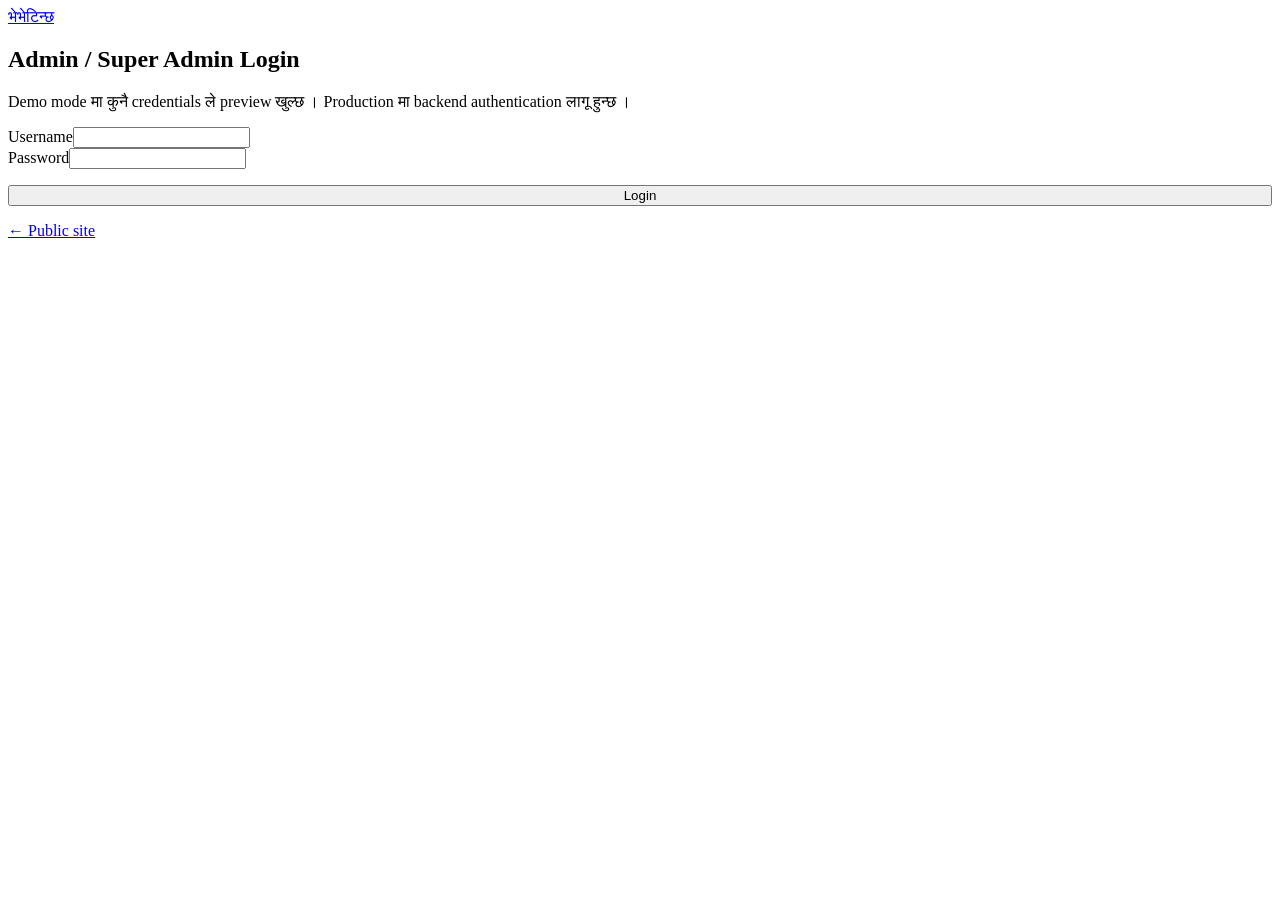
==== admin-login.html @ 344d434a "Add files via upload" ====
<!doctype html><html lang="ne"><head><meta charset="utf-8"><meta name="viewport" content="width=device-width,initial-scale=1"><title>Admin Login — भेटिन्छ</title><link rel="stylesheet" href="assets/styles.css"></head><body><main class="login-shell"><section class="card login-card"><a class="brand" href="index.html"><span class="brand-mark">भे</span><span>भेटिन्छ</span></a><h1>Admin / Super Admin Login</h1><p class="muted">Demo mode मा कुनै credentials ले preview खुल्छ । Production मा backend authentication लागू हुन्छ ।</p><div class="field"><label>Username</label><input id="username" autocomplete="username"></div><div class="field"><label>Password</label><input id="password" type="password" autocomplete="current-password"></div><p id="loginMsg" class="badge danger" aria-live="polite"></p><button class="btn btn-primary" id="loginBtn" style="width:100%">Login</button><p><a href="index.html">← Public site</a></p></section></main><script src="js/config.js"></script><script src="js/admin.js"></script></body></html>
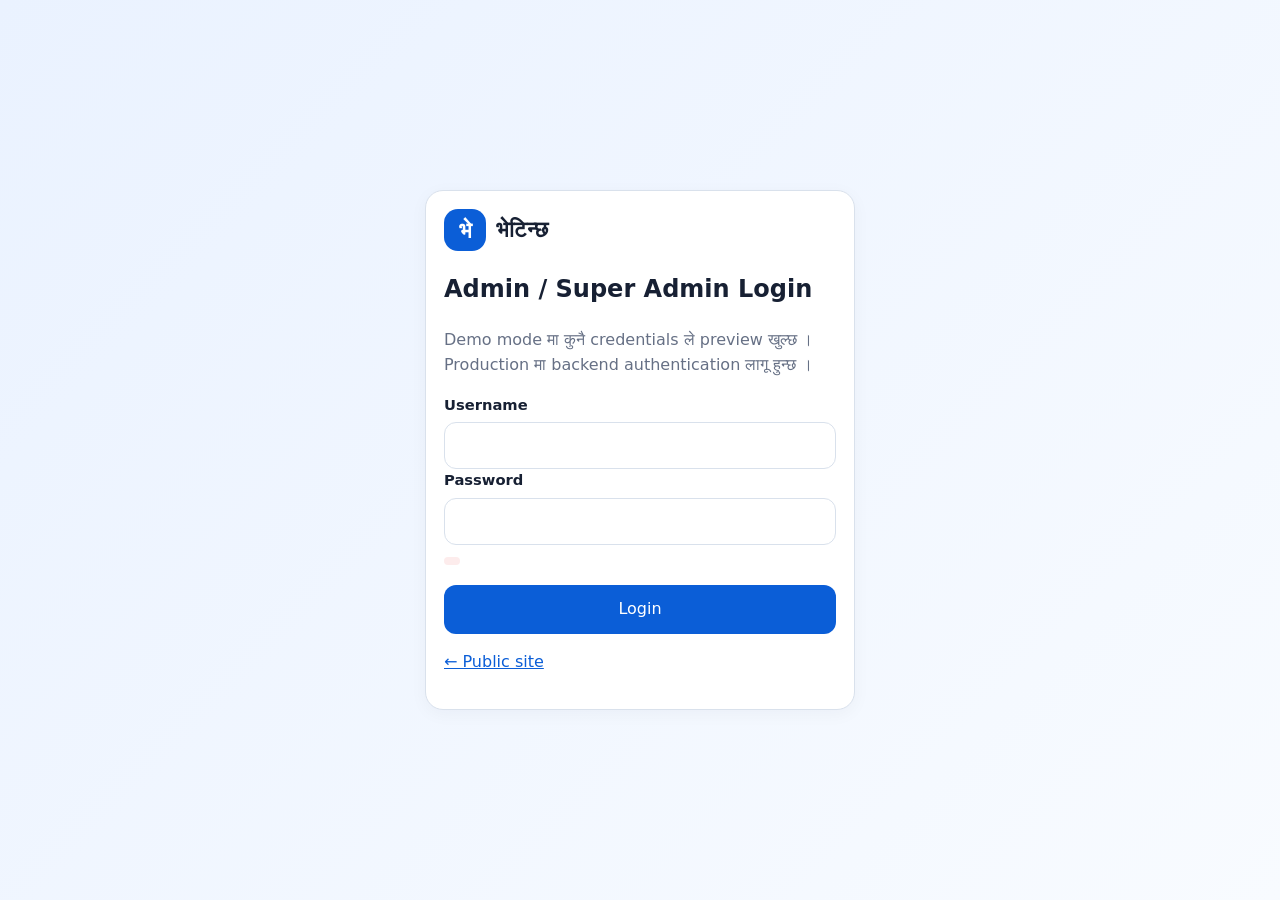
==== commit 253c5fb2: "Add files via upload" ====
--- a/admin-login.html
+++ b/admin-login.html
@@ -1 +1 @@
-<!doctype html><html lang="ne"><head><meta charset="utf-8"><meta name="viewport" content="width=device-width,initial-scale=1"><title>Admin Login — भेटिन्छ</title><link rel="stylesheet" href="assets/styles.css"></head><body><main class="login-shell"><section class="card login-card"><a class="brand" href="index.html"><span class="brand-mark">भे</span><span>भेटिन्छ</span></a><h1>Admin / Super Admin Login</h1><p class="muted">Demo mode मा कुनै credentials ले preview खुल्छ । Production मा backend authentication लागू हुन्छ ।</p><div class="field"><label>Username</label><input id="username" autocomplete="username"></div><div class="field"><label>Password</label><input id="password" type="password" autocomplete="current-password"></div><p id="loginMsg" class="badge danger" aria-live="polite"></p><button class="btn btn-primary" id="loginBtn" style="width:100%">Login</button><p><a href="index.html">← Public site</a></p></section></main><script src="js/config.js"></script><script src="js/admin.js"></script></body></html>
+<!doctype html><html lang="ne"><head><meta charset="utf-8"><meta name="viewport" content="width=device-width,initial-scale=1"><title>Admin Login — भेटिन्छ</title><link rel="stylesheet" href="styles.css"></head><body><main class="login-shell"><section class="card login-card"><a class="brand" href="index.html"><span class="brand-mark">भे</span><span>भेटिन्छ</span></a><h1>Admin / Super Admin Login</h1><p class="muted">Demo mode मा कुनै credentials ले preview खुल्छ । Production मा backend authentication लागू हुन्छ ।</p><div class="field"><label>Username</label><input id="username" autocomplete="username"></div><div class="field"><label>Password</label><input id="password" type="password" autocomplete="current-password"></div><p id="loginMsg" class="badge danger" aria-live="polite"></p><button class="btn btn-primary" id="loginBtn" style="width:100%">Login</button><p><a href="index.html">← Public site</a></p></section></main><script src="config.js"></script><script src="admin.js"></script></body></html>
--- a/styles.css
+++ b/styles.css
@@ -0,0 +1,4 @@
+:root{--bg:#f6f8fb;--card:#fff;--text:#172033;--muted:#667085;--brand:#0b5ed7;--brand2:#0a4fb6;--danger:#c62828;--success:#198754;--warning:#b7791f;--border:#d9e1ec;--focus:#ffbf47;--shadow:0 8px 24px rgba(16,24,40,.08);--radius:18px;--tap:48px}
+*{box-sizing:border-box}html{font-size:16px;scroll-behavior:smooth}body{margin:0;font-family:system-ui,-apple-system,"Noto Sans Devanagari","Noto Sans",Segoe UI,sans-serif;background:var(--bg);color:var(--text);line-height:1.55}a{color:var(--brand)}button,input,select,textarea{font:inherit}button,.btn{min-height:var(--tap);border-radius:12px;border:0;padding:.75rem 1rem;cursor:pointer}.btn-primary{background:var(--brand);color:#fff}.btn-primary:hover{background:var(--brand2)}.btn-outline{background:#fff;border:1px solid var(--border);color:var(--text)}.btn-danger{background:var(--danger);color:#fff}.btn-success{background:var(--success);color:#fff}.btn:focus-visible,button:focus-visible,input:focus-visible,select:focus-visible,textarea:focus-visible,a:focus-visible{outline:4px solid var(--focus);outline-offset:2px}.container{width:min(1180px,calc(100% - 28px));margin:auto}.topbar{background:#0b2d5c;color:#fff}.topbar .container{display:flex;justify-content:space-between;align-items:center;gap:12px;padding:8px 0;font-size:.92rem}.header{position:sticky;top:0;z-index:40;background:rgba(255,255,255,.96);backdrop-filter:blur(10px);border-bottom:1px solid var(--border)}.nav{display:flex;align-items:center;justify-content:space-between;gap:14px;min-height:72px}.brand{display:flex;align-items:center;gap:10px;text-decoration:none;color:var(--text);font-weight:800;font-size:1.35rem}.brand-mark{width:42px;height:42px;border-radius:14px;display:grid;place-items:center;background:var(--brand);color:#fff;font-size:1.4rem}.navlinks{display:flex;gap:8px;align-items:center}.navlinks a{padding:10px 12px;text-decoration:none;color:var(--text);border-radius:10px}.navlinks a:hover{background:#eef4ff}.hero{padding:54px 0 30px;background:linear-gradient(180deg,#eaf2ff 0,#f6f8fb 100%)}.hero-grid{display:grid;grid-template-columns:1.45fr .8fr;gap:28px;align-items:center}.eyebrow{display:inline-flex;gap:8px;align-items:center;background:#fff;border:1px solid #cfe0ff;padding:7px 12px;border-radius:999px;font-weight:700;color:#174ea6}.hero h1{font-size:clamp(2rem,6vw,4.2rem);line-height:1.05;margin:16px 0 10px}.hero p{font-size:1.1rem;color:var(--muted);max-width:720px}.searchbox{background:#fff;border:1px solid var(--border);border-radius:20px;padding:12px;box-shadow:var(--shadow);display:grid;grid-template-columns:1.4fr .8fr auto;gap:10px;margin-top:24px}.field{display:flex;flex-direction:column;gap:6px}.field label{font-weight:700;font-size:.92rem}.field input,.field select,.field textarea{width:100%;min-height:46px;border:1px solid var(--border);border-radius:12px;padding:10px 12px;background:#fff;color:var(--text)}.field textarea{min-height:110px;resize:vertical}.hero-card{background:#fff;border:1px solid var(--border);border-radius:24px;padding:22px;box-shadow:var(--shadow)}.hero-card h3{margin-top:0}.quick-grid{display:grid;grid-template-columns:repeat(2,1fr);gap:10px}.quick{padding:14px;border:1px solid var(--border);border-radius:14px;background:#fff;text-decoration:none;color:var(--text);font-weight:700}.section{padding:34px 0}.section-head{display:flex;justify-content:space-between;gap:16px;align-items:end;margin-bottom:18px}.section h2{font-size:clamp(1.45rem,3vw,2rem);margin:0}.muted{color:var(--muted)}.grid{display:grid;grid-template-columns:repeat(4,1fr);gap:14px}.card{background:var(--card);border:1px solid var(--border);border-radius:var(--radius);padding:18px;box-shadow:0 4px 18px rgba(16,24,40,.04)}.cat-card{text-decoration:none;color:var(--text);min-height:132px}.cat-icon{font-size:1.7rem}.cat-card h3{margin:8px 0 4px}.badge{display:inline-flex;align-items:center;gap:5px;padding:4px 8px;border-radius:999px;font-size:.78rem;font-weight:800;background:#edf4ff;color:#174ea6}.badge.success{background:#e9f7ef;color:#146c43}.badge.warning{background:#fff6db;color:#8a5b00}.badge.danger{background:#fdecec;color:#a61b1b}.results{display:grid;grid-template-columns:repeat(3,1fr);gap:14px}.business h3{margin:8px 0}.business .meta{display:flex;flex-wrap:wrap;gap:6px;margin:8px 0}.actions{display:flex;flex-wrap:wrap;gap:8px;margin-top:14px}.emergency{background:#fff2f2;border-color:#f2b8b8}.emergency .btn{width:100%}.journey{display:grid;grid-template-columns:repeat(4,1fr);gap:12px}.journey button{background:#fff;border:1px solid var(--border);text-align:left;padding:16px}.notice{border-left:5px solid var(--brand);padding:12px 14px;background:#eef4ff;border-radius:10px}.modal{position:fixed;inset:0;background:rgba(10,20,40,.56);display:none;place-items:center;padding:18px;z-index:100}.modal.open{display:grid}.modal-panel{background:#fff;width:min(760px,100%);max-height:92vh;overflow:auto;border-radius:20px;padding:20px}.modal-head{display:flex;align-items:center;justify-content:space-between;gap:14px}.iconbtn{width:48px;height:48px;border-radius:12px;background:#f2f4f7}.stepper{display:flex;gap:6px;overflow:auto;margin:14px 0}.step{white-space:nowrap;padding:7px 10px;border-radius:999px;background:#eef1f5;font-size:.85rem}.step.active{background:var(--brand);color:#fff}.form-grid{display:grid;grid-template-columns:repeat(2,1fr);gap:12px}.full{grid-column:1/-1}.plans{display:grid;grid-template-columns:repeat(3,1fr);gap:12px}.plan{border:2px solid var(--border);border-radius:16px;padding:16px}.plan.selected{border-color:var(--brand);background:#f4f8ff}.price{font-size:1.55rem;font-weight:800}.admin-layout{display:grid;grid-template-columns:270px 1fr;min-height:100vh}.sidebar{background:#0b2d5c;color:#fff;padding:20px 14px;position:sticky;top:0;height:100vh;overflow:auto}.sidebar a,.sidebar button{display:flex;width:100%;text-align:left;color:#fff;background:transparent;text-decoration:none;padding:11px 12px;border-radius:10px;margin:2px 0}.sidebar a:hover,.sidebar button:hover{background:rgba(255,255,255,.1)}.main{padding:24px}.kpis{display:grid;grid-template-columns:repeat(4,1fr);gap:14px}.kpi strong{display:block;font-size:1.8rem}.tablewrap{overflow:auto;background:#fff;border:1px solid var(--border);border-radius:16px}.table{border-collapse:collapse;width:100%;min-width:760px}.table th,.table td{padding:12px;border-bottom:1px solid var(--border);text-align:left}.table th{background:#f7f9fc;position:sticky;top:0}.login-shell{min-height:100vh;display:grid;place-items:center;padding:20px;background:linear-gradient(135deg,#eaf2ff,#f8fbff)}.login-card{width:min(430px,100%)}.footer{background:#0b2d5c;color:#fff;margin-top:36px}.footer .container{padding:28px 0}.mobile-nav{display:none}.sr-only{position:absolute!important;width:1px;height:1px;padding:0;margin:-1px;overflow:hidden;clip:rect(0,0,0,0);white-space:nowrap;border:0}@media(max-width:900px){.hero-grid{grid-template-columns:1fr}.grid,.journey{grid-template-columns:repeat(2,1fr)}.results{grid-template-columns:1fr 1fr}.kpis{grid-template-columns:1fr 1fr}.admin-layout{grid-template-columns:1fr}.sidebar{position:static;height:auto}.searchbox{grid-template-columns:1fr}.navlinks{display:none}.mobile-nav{display:grid;grid-template-columns:repeat(4,1fr);position:fixed;bottom:0;left:0;right:0;background:#fff;border-top:1px solid var(--border);z-index:60;padding:6px}.mobile-nav a,.mobile-nav button{text-align:center;text-decoration:none;color:var(--text);background:#fff;padding:8px 4px;min-height:52px;font-size:.8rem}.footer{padding-bottom:64px}}@media(max-width:620px){.container{width:min(100% - 18px,1180px)}.topbar .container{font-size:.8rem}.hero{padding-top:28px}.grid,.journey,.results,.form-grid,.plans,.kpis{grid-template-columns:1fr}.hero-card{padding:16px}.section{padding:26px 0}.main{padding:14px}.card{padding:15px}.actions .btn{flex:1}.modal{padding:8px}.modal-panel{border-radius:16px;padding:14px}.admin-layout .sidebar{display:none}}
+@media(prefers-reduced-motion:reduce){*{scroll-behavior:auto!important;animation:none!important;transition:none!important}}
+@media(prefers-color-scheme:dark){body.auto-dark{--bg:#0f1725;--card:#172033;--text:#eef4ff;--muted:#b7c0d0;--border:#334155}.auto-dark .header,.auto-dark .searchbox,.auto-dark .hero-card,.auto-dark .card,.auto-dark .quick,.auto-dark .field input,.auto-dark .field select,.auto-dark .field textarea,.auto-dark .tablewrap,.auto-dark .table th,.auto-dark .mobile-nav,.auto-dark .mobile-nav a,.auto-dark .mobile-nav button{background:#172033;color:var(--text)}}
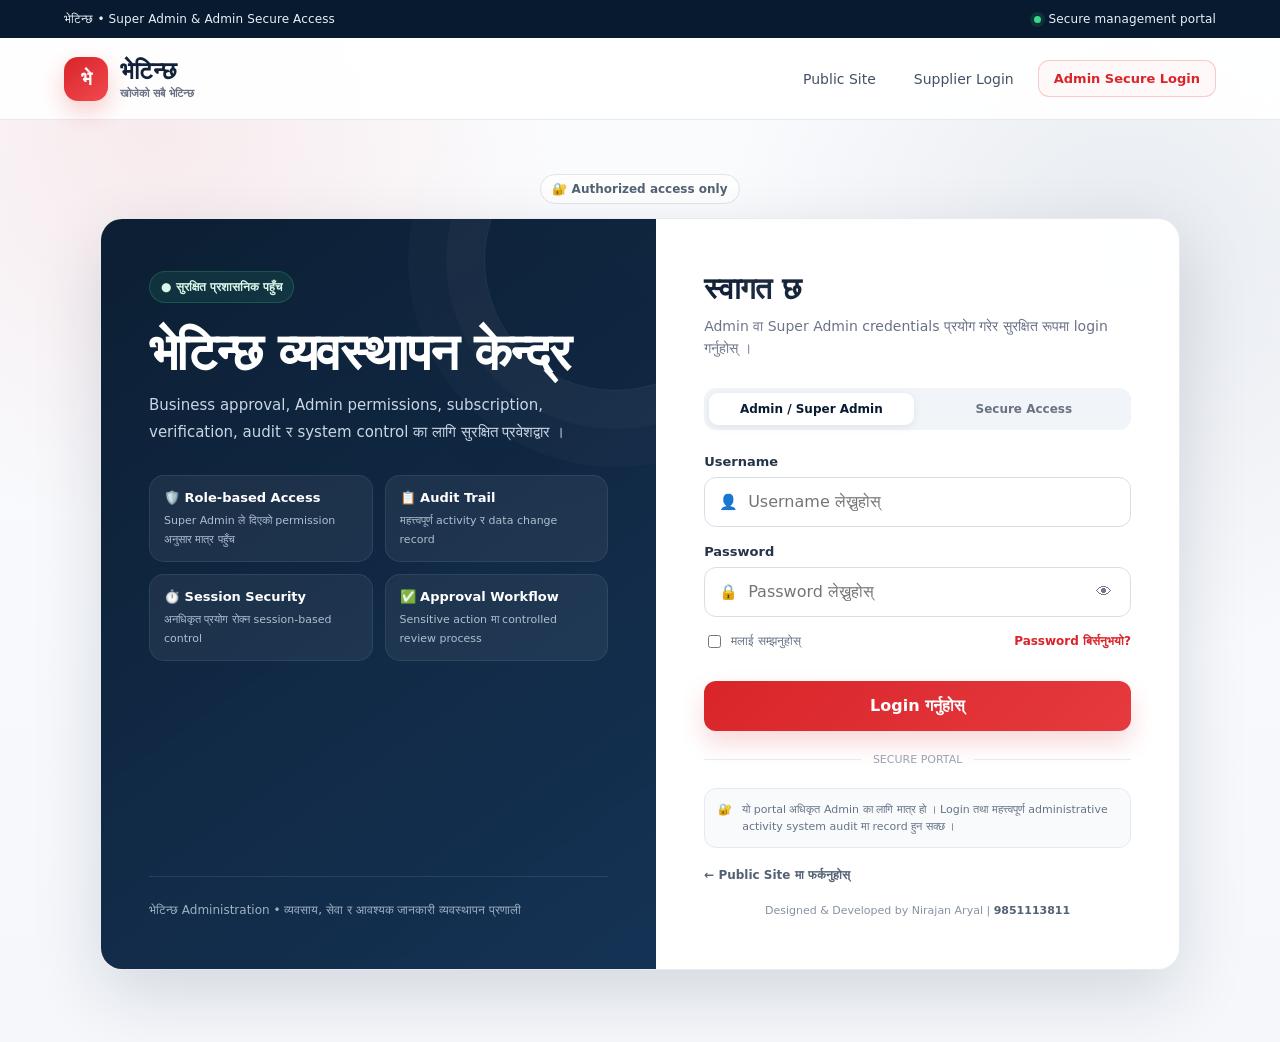
==== commit 2f8a45c0: "Update admin-login.html" ====
--- a/admin-login.html
+++ b/admin-login.html
@@ -1 +1,401 @@
-<!doctype html><html lang="ne"><head><meta charset="utf-8"><meta name="viewport" content="width=device-width,initial-scale=1"><title>Admin Login — भेटिन्छ</title><link rel="stylesheet" href="styles.css"></head><body><main class="login-shell"><section class="card login-card"><a class="brand" href="index.html"><span class="brand-mark">भे</span><span>भेटिन्छ</span></a><h1>Admin / Super Admin Login</h1><p class="muted">Demo mode मा कुनै credentials ले preview खुल्छ । Production मा backend authentication लागू हुन्छ ।</p><div class="field"><label>Username</label><input id="username" autocomplete="username"></div><div class="field"><label>Password</label><input id="password" type="password" autocomplete="current-password"></div><p id="loginMsg" class="badge danger" aria-live="polite"></p><button class="btn btn-primary" id="loginBtn" style="width:100%">Login</button><p><a href="index.html">← Public site</a></p></section></main><script src="config.js"></script><script src="admin.js"></script></body></html>
+<!doctype html>
+<html lang="ne">
+<head>
+  <meta charset="utf-8">
+  <meta name="viewport" content="width=device-width,initial-scale=1,viewport-fit=cover">
+  <meta name="theme-color" content="#071a2f">
+  <title>Admin Login — भेटिन्छ</title>
+  <style>
+    :root{
+      --navy:#071a2f;
+      --navy-2:#0d2c4f;
+      --red:#d9252a;
+      --red-dark:#b91c22;
+      --ink:#132238;
+      --muted:#697386;
+      --line:#e5e9f0;
+      --soft:#f6f8fb;
+      --white:#fff;
+      --success:#178a58;
+      --shadow:0 24px 70px rgba(7,26,47,.14);
+      --radius:22px;
+    }
+    *{box-sizing:border-box}
+    html{scroll-behavior:smooth}
+    body{
+      margin:0;
+      min-height:100vh;
+      font-family:Inter,ui-sans-serif,system-ui,-apple-system,BlinkMacSystemFont,"Segoe UI","Noto Sans Devanagari",Arial,sans-serif;
+      color:var(--ink);
+      background:
+        radial-gradient(circle at 12% 12%,rgba(217,37,42,.08),transparent 28%),
+        radial-gradient(circle at 88% 24%,rgba(13,44,79,.08),transparent 30%),
+        linear-gradient(180deg,#fbfcfe 0%,#f5f7fb 100%);
+    }
+    a{color:inherit;text-decoration:none}
+    button,input{font:inherit}
+    .topbar{
+      height:38px;
+      background:var(--navy);
+      color:#eaf1f8;
+      display:flex;
+      align-items:center;
+      justify-content:space-between;
+      gap:18px;
+      padding:0 clamp(18px,5vw,72px);
+      font-size:12px;
+      letter-spacing:.01em
+    }
+    .topbar .safe{display:flex;align-items:center;gap:8px}
+    .dot{width:7px;height:7px;border-radius:999px;background:#39d98a;box-shadow:0 0 0 4px rgba(57,217,138,.12)}
+    .nav{
+      height:82px;
+      background:rgba(255,255,255,.92);
+      backdrop-filter:blur(16px);
+      border-bottom:1px solid var(--line);
+      display:flex;
+      align-items:center;
+      justify-content:space-between;
+      padding:0 clamp(18px,5vw,72px);
+      position:sticky;
+      top:0;
+      z-index:10
+    }
+    .brand{display:flex;align-items:center;gap:12px;font-weight:900;font-size:24px}
+    .brand-mark{
+      width:44px;height:44px;border-radius:14px;
+      display:grid;place-items:center;color:#fff;
+      background:linear-gradient(145deg,var(--red),#f1494e);
+      box-shadow:0 10px 24px rgba(217,37,42,.24);
+      font-size:19px
+    }
+    .brand small{display:block;font-size:11px;font-weight:600;color:var(--muted);margin-top:2px}
+    .nav-actions{display:flex;align-items:center;gap:10px}
+    .nav-link{
+      padding:10px 14px;border-radius:10px;color:#435065;font-size:14px
+    }
+    .nav-link:hover{background:#f4f6f9}
+    .nav-admin{
+      padding:10px 15px;border-radius:11px;border:1px solid rgba(217,37,42,.22);
+      color:var(--red);font-weight:800;font-size:13px;background:#fff8f8
+    }
+
+    main{
+      min-height:calc(100vh - 120px);
+      display:grid;
+      place-items:center;
+      padding:54px 18px 72px
+    }
+    .login-wrap{width:min(1080px,100%)}
+    .eyebrow{
+      width:max-content;
+      margin:0 auto 14px;
+      padding:7px 11px;
+      border:1px solid #dce5ef;
+      background:rgba(255,255,255,.76);
+      border-radius:999px;
+      font-size:12px;
+      color:#536174;
+      font-weight:800
+    }
+    .login-card{
+      overflow:hidden;
+      border:1px solid rgba(7,26,47,.09);
+      border-radius:var(--radius);
+      background:rgba(255,255,255,.96);
+      box-shadow:var(--shadow);
+      display:grid;
+      grid-template-columns:1.03fr .97fr
+    }
+    .intro{
+      position:relative;
+      padding:52px 48px;
+      color:#fff;
+      background:
+        linear-gradient(145deg,rgba(7,26,47,.98),rgba(13,44,79,.97)),
+        radial-gradient(circle at 80% 20%,rgba(217,37,42,.25),transparent 28%);
+      min-height:570px;
+      display:flex;
+      flex-direction:column;
+      justify-content:space-between
+    }
+    .intro:before{
+      content:"";
+      position:absolute;
+      width:260px;height:260px;border-radius:50%;
+      border:1px solid rgba(255,255,255,.08);
+      right:-90px;top:-90px;
+      box-shadow:0 0 0 38px rgba(255,255,255,.025),0 0 0 76px rgba(255,255,255,.02)
+    }
+    .intro-content{position:relative;z-index:1}
+    .secure-badge{
+      width:max-content;display:flex;align-items:center;gap:8px;
+      color:#d9f7e9;background:rgba(57,217,138,.1);
+      border:1px solid rgba(57,217,138,.2);
+      border-radius:999px;padding:8px 11px;font-size:12px;font-weight:800
+    }
+    .intro h1{
+      margin:22px 0 12px;
+      max-width:500px;
+      font-size:clamp(34px,4vw,52px);
+      line-height:1.08;
+      letter-spacing:-.03em
+    }
+    .intro p{
+      margin:0;color:#c8d6e5;font-size:15px;line-height:1.75;max-width:500px
+    }
+    .security-grid{
+      margin-top:30px;
+      display:grid;grid-template-columns:1fr 1fr;gap:12px
+    }
+    .security-item{
+      background:rgba(255,255,255,.06);
+      border:1px solid rgba(255,255,255,.08);
+      border-radius:15px;padding:14px
+    }
+    .security-item strong{display:block;font-size:13px;margin-bottom:4px}
+    .security-item span{font-size:11px;color:#aebfd0}
+    .intro-footer{
+      position:relative;z-index:1;
+      padding-top:26px;margin-top:32px;border-top:1px solid rgba(255,255,255,.1);
+      font-size:12px;color:#9fb1c4
+    }
+
+    .form-pane{
+      padding:52px 48px;
+      display:flex;
+      flex-direction:column;
+      justify-content:center
+    }
+    .form-pane h2{font-size:30px;margin:0 0 8px;letter-spacing:-.02em}
+    .form-pane .sub{margin:0 0 28px;color:var(--muted);font-size:14px;line-height:1.6}
+    .role-strip{
+      display:flex;gap:8px;margin-bottom:24px;padding:5px;background:#f1f4f8;border-radius:12px
+    }
+    .role-pill{
+      flex:1;text-align:center;padding:9px 10px;border-radius:9px;font-size:12px;font-weight:800;color:#6a7381
+    }
+    .role-pill.active{background:#fff;color:var(--navy);box-shadow:0 2px 8px rgba(7,26,47,.08)}
+    .field{margin-bottom:17px}
+    .field label{display:block;margin-bottom:8px;font-size:13px;font-weight:800;color:#263449}
+    .input-wrap{position:relative}
+    .input-icon{
+      position:absolute;left:14px;top:50%;transform:translateY(-50%);
+      width:20px;text-align:center;color:#8b96a6;font-size:15px;pointer-events:none
+    }
+    .field input{
+      width:100%;height:50px;border:1px solid #d8dee8;border-radius:12px;
+      padding:0 44px 0 43px;background:#fff;color:var(--ink);
+      outline:none;transition:.18s ease
+    }
+    .field input:focus{
+      border-color:#8aa5c2;
+      box-shadow:0 0 0 4px rgba(13,44,79,.07)
+    }
+    .toggle-pass{
+      position:absolute;right:10px;top:50%;transform:translateY(-50%);
+      border:0;background:transparent;color:#6e7888;cursor:pointer;
+      width:34px;height:34px;border-radius:9px
+    }
+    .toggle-pass:hover{background:#f4f6f9}
+    .form-meta{
+      display:flex;align-items:center;justify-content:space-between;gap:10px;
+      margin:-2px 0 18px;font-size:12px;color:#687386
+    }
+    .remember{display:flex;align-items:center;gap:7px}
+    .remember input{accent-color:var(--red)}
+    .forgot{color:var(--red);font-weight:800}
+    #loginMsg{
+      min-height:0;margin:0 0 12px;padding:0;
+      border-radius:10px;color:#a61b20;font-size:12px;font-weight:700
+    }
+    #loginMsg:not(:empty){
+      min-height:auto;padding:10px 12px;background:#fff1f2;border:1px solid #ffd7da
+    }
+    .login-btn{
+      width:100%;height:50px;border:0;border-radius:12px;cursor:pointer;
+      color:#fff;font-weight:900;
+      background:linear-gradient(135deg,var(--red),#e53a3f);
+      box-shadow:0 12px 24px rgba(217,37,42,.18);
+      transition:.18s ease
+    }
+    .login-btn:hover{transform:translateY(-1px);background:linear-gradient(135deg,var(--red-dark),var(--red))}
+    .login-btn:disabled{opacity:.7;cursor:not-allowed;transform:none}
+    .divider{display:flex;align-items:center;gap:12px;margin:22px 0;color:#9aa3af;font-size:11px}
+    .divider:before,.divider:after{content:"";height:1px;background:#e7eaf0;flex:1}
+    .security-note{
+      display:flex;gap:10px;align-items:flex-start;
+      background:#f8fafc;border:1px solid #e5eaf1;border-radius:12px;padding:12px 13px;
+      color:#667387;font-size:11px;line-height:1.55
+    }
+    .back-link{
+      display:inline-flex;align-items:center;gap:7px;margin-top:20px;color:#536174;font-size:12px;font-weight:800
+    }
+    .back-link:hover{color:var(--navy)}
+    .credit{
+      margin-top:22px;text-align:center;font-size:11px;color:#8792a1
+    }
+    .credit a{color:#536174;font-weight:800}
+
+    @media(max-width:820px){
+      .topbar{display:none}
+      .nav{height:70px;padding:0 16px}
+      .nav-link{display:none}
+      .nav-admin{padding:9px 11px}
+      main{padding:28px 14px 48px}
+      .eyebrow{display:none}
+      .login-card{grid-template-columns:1fr}
+      .intro{min-height:auto;padding:28px 24px 24px}
+      .intro h1{font-size:30px}
+      .intro p{font-size:13px}
+      .security-grid{grid-template-columns:1fr 1fr;margin-top:22px}
+      .security-item{padding:11px}
+      .security-item span{display:none}
+      .intro-footer{display:none}
+      .form-pane{padding:30px 24px 34px}
+    }
+    @media(max-width:480px){
+      .brand{font-size:20px}
+      .brand-mark{width:39px;height:39px;border-radius:12px}
+      .nav-admin{font-size:11px}
+      .intro{padding:24px 20px}
+      .intro h1{font-size:27px}
+      .security-grid{grid-template-columns:1fr}
+      .security-item:nth-child(n+3){display:none}
+      .form-pane{padding:26px 20px 30px}
+      .form-pane h2{font-size:25px}
+    }
+  </style>
+</head>
+<body>
+  <div class="topbar">
+    <div>भेटिन्छ • Super Admin & Admin Secure Access</div>
+    <div class="safe"><span class="dot"></span> Secure management portal</div>
+  </div>
+
+  <header class="nav">
+    <a class="brand" href="index.html" aria-label="भेटिन्छ होम">
+      <span class="brand-mark">भे</span>
+      <span>भेटिन्छ<small>खोजेको सबै भेटिन्छ</small></span>
+    </a>
+    <div class="nav-actions">
+      <a class="nav-link" href="index.html">Public Site</a>
+      <a class="nav-link" href="supplier-login.html">Supplier Login</a>
+      <span class="nav-admin">Admin Secure Login</span>
+    </div>
+  </header>
+
+  <main>
+    <div class="login-wrap">
+      <div class="eyebrow">🔐 Authorized access only</div>
+
+      <section class="login-card">
+        <aside class="intro">
+          <div class="intro-content">
+            <div class="secure-badge">● सुरक्षित प्रशासनिक पहुँच</div>
+            <h1>भेटिन्छ व्यवस्थापन केन्द्र</h1>
+            <p>Business approval, Admin permissions, subscription, verification, audit र system control का लागि सुरक्षित प्रवेशद्वार ।</p>
+
+            <div class="security-grid">
+              <div class="security-item">
+                <strong>🛡️ Role-based Access</strong>
+                <span>Super Admin ले दिएको permission अनुसार मात्र पहुँच</span>
+              </div>
+              <div class="security-item">
+                <strong>📋 Audit Trail</strong>
+                <span>महत्त्वपूर्ण activity र data change record</span>
+              </div>
+              <div class="security-item">
+                <strong>⏱️ Session Security</strong>
+                <span>अनधिकृत प्रयोग रोक्न session-based control</span>
+              </div>
+              <div class="security-item">
+                <strong>✅ Approval Workflow</strong>
+                <span>Sensitive action मा controlled review process</span>
+              </div>
+            </div>
+          </div>
+
+          <div class="intro-footer">
+            भेटिन्छ Administration • व्यवसाय, सेवा र आवश्यक जानकारी व्यवस्थापन प्रणाली
+          </div>
+        </aside>
+
+        <section class="form-pane">
+          <h2>स्वागत छ</h2>
+          <p class="sub">Admin वा Super Admin credentials प्रयोग गरेर सुरक्षित रूपमा login गर्नुहोस् ।</p>
+
+          <div class="role-strip" aria-hidden="true">
+            <div class="role-pill active">Admin / Super Admin</div>
+            <div class="role-pill">Secure Access</div>
+          </div>
+
+          <div class="field">
+            <label for="username">Username</label>
+            <div class="input-wrap">
+              <span class="input-icon">👤</span>
+              <input id="username" autocomplete="username" placeholder="Username लेख्नुहोस्">
+            </div>
+          </div>
+
+          <div class="field">
+            <label for="password">Password</label>
+            <div class="input-wrap">
+              <span class="input-icon">🔒</span>
+              <input id="password" type="password" autocomplete="current-password" placeholder="Password लेख्नुहोस्">
+              <button class="toggle-pass" id="togglePassword" type="button" aria-label="Password देखाउनुहोस्">👁</button>
+            </div>
+          </div>
+
+          <div class="form-meta">
+            <label class="remember"><input type="checkbox" id="rememberMe"> मलाई सम्झनुहोस्</label>
+            <a class="forgot" href="#" onclick="return false;">Password बिर्सनुभयो?</a>
+          </div>
+
+          <p id="loginMsg" aria-live="polite"></p>
+
+          <button class="login-btn" id="loginBtn" type="button">Login गर्नुहोस्</button>
+
+          <div class="divider">SECURE PORTAL</div>
+
+          <div class="security-note">
+            <span>🔐</span>
+            <span>यो portal अधिकृत Admin का लागि मात्र हो । Login तथा महत्त्वपूर्ण administrative activity system audit मा record हुन सक्छ ।</span>
+          </div>
+
+          <a class="back-link" href="index.html">← Public Site मा फर्कनुहोस्</a>
+
+          <div class="credit">
+            Designed & Developed by Nirajan Aryal |
+            <a href="tel:9851113811">9851113811</a>
+          </div>
+        </section>
+      </section>
+    </div>
+  </main>
+
+  <script src="config.js"></script>
+  <script src="admin.js"></script>
+  <script>
+    (function(){
+      const pass = document.getElementById('password');
+      const toggle = document.getElementById('togglePassword');
+      const loginBtn = document.getElementById('loginBtn');
+      const username = document.getElementById('username');
+
+      toggle.addEventListener('click', function(){
+        const show = pass.type === 'password';
+        pass.type = show ? 'text' : 'password';
+        toggle.textContent = show ? '🙈' : '👁';
+        toggle.setAttribute('aria-label', show ? 'Password लुकाउनुहोस्' : 'Password देखाउनुहोस्');
+      });
+
+      [username, pass].forEach(function(el){
+        el.addEventListener('keydown', function(e){
+          if(e.key === 'Enter') loginBtn.click();
+        });
+      });
+    })();
+  </script>
+</body>
+</html>
